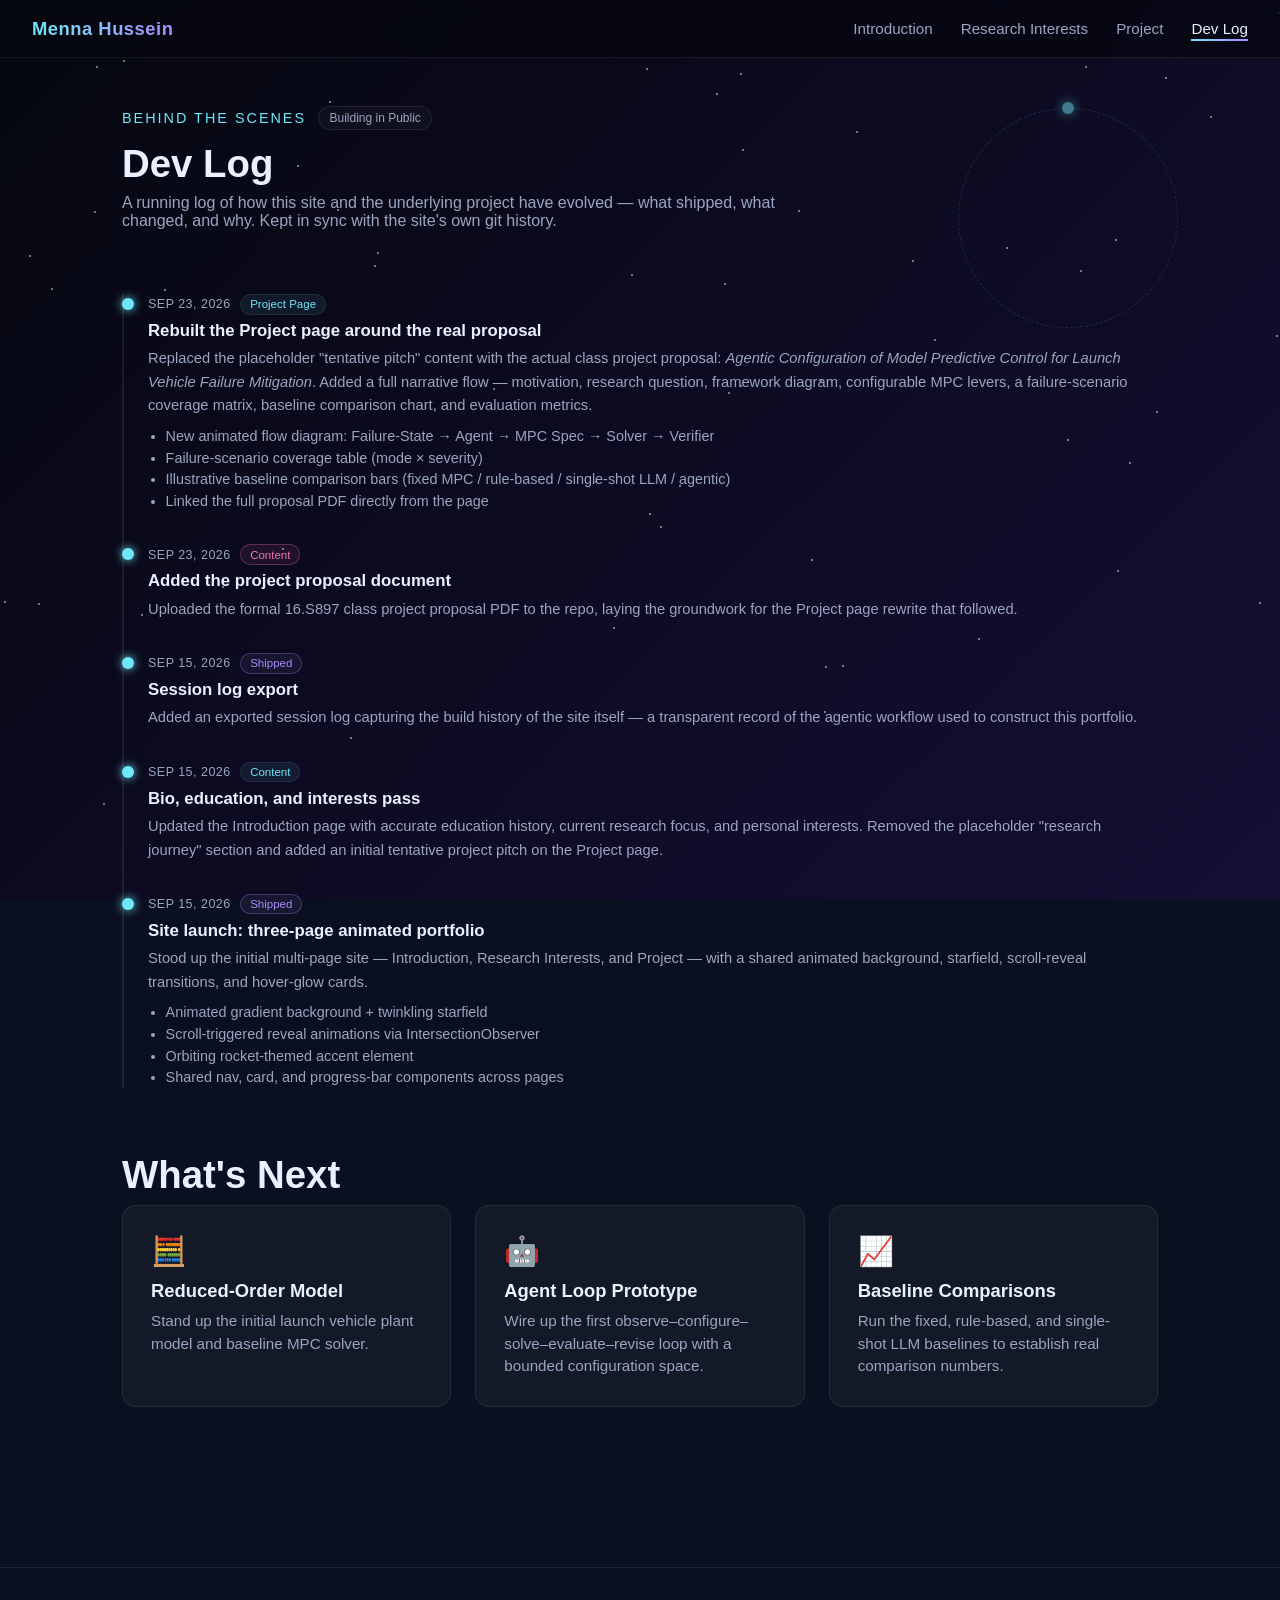
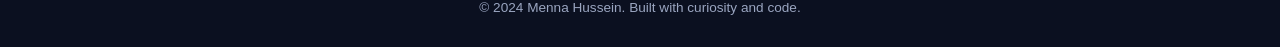
==== devlog.html @ 082f4acb "Add Dev Log page with build-history timeline; wire into nav" ====
<!DOCTYPE html>
<html lang="en">
<head>
  <meta charset="UTF-8" />
  <meta name="viewport" content="width=device-width, initial-scale=1.0" />
  <title>Menna Hussein — Dev Log</title>
  <link rel="stylesheet" href="style.css" />
</head>
<body>
  <div class="bg-animated"></div>
  <div class="stars"></div>
  <div class="orbit-wrap">
    <div class="orbit-ring"></div>
    <div class="orbit-dot"></div>
  </div>

  <nav class="navbar">
    <div class="nav-logo">Menna Hussein</div>
    <ul class="nav-links">
      <li><a href="index.html">Introduction</a></li>
      <li><a href="research.html">Research Interests</a></li>
      <li><a href="project.html">Project</a></li>
      <li><a href="devlog.html">Dev Log</a></li>
    </ul>
  </nav>

  <main>
    <section class="reveal">
      <div class="eyebrow-row">
        <span class="hero-eyebrow">Behind the Scenes</span>
        <span class="pill">Building in Public</span>
      </div>
      <h1 class="section-title">Dev Log</h1>
      <p class="section-sub">
        A running log of how this site and the underlying project have
        evolved — what shipped, what changed, and why. Kept in sync with
        the site's own git history.
      </p>
    </section>

    <section class="reveal">
      <div class="timeline">

        <div class="timeline-item">
          <div class="log-meta">
            <span class="log-date">Sep 23, 2026</span>
            <span class="log-tag">Project Page</span>
          </div>
          <h3>Rebuilt the Project page around the real proposal</h3>
          <p>
            Replaced the placeholder "tentative pitch" content with the
            actual class project proposal:
            <em>Agentic Configuration of Model Predictive Control for
            Launch Vehicle Failure Mitigation</em>. Added a full narrative
            flow — motivation, research question, framework diagram,
            configurable MPC levers, a failure-scenario coverage matrix,
            baseline comparison chart, and evaluation metrics.
          </p>
          <ul>
            <li>New animated flow diagram: Failure-State → Agent → MPC Spec → Solver → Verifier</li>
            <li>Failure-scenario coverage table (mode × severity)</li>
            <li>Illustrative baseline comparison bars (fixed MPC / rule-based / single-shot LLM / agentic)</li>
            <li>Linked the full proposal PDF directly from the page</li>
          </ul>
        </div>

        <div class="timeline-item">
          <div class="log-meta">
            <span class="log-date">Sep 23, 2026</span>
            <span class="log-tag content">Content</span>
          </div>
          <h3>Added the project proposal document</h3>
          <p>
            Uploaded the formal 16.S897 class project proposal PDF to the
            repo, laying the groundwork for the Project page rewrite that
            followed.
          </p>
        </div>

        <div class="timeline-item">
          <div class="log-meta">
            <span class="log-date">Sep 15, 2026</span>
            <span class="log-tag shipped">Shipped</span>
          </div>
          <h3>Session log export</h3>
          <p>
            Added an exported session log capturing the build history of
            the site itself — a transparent record of the agentic workflow
            used to construct this portfolio.
          </p>
        </div>

        <div class="timeline-item">
          <div class="log-meta">
            <span class="log-date">Sep 15, 2026</span>
            <span class="log-tag">Content</span>
          </div>
          <h3>Bio, education, and interests pass</h3>
          <p>
            Updated the Introduction page with accurate education history,
            current research focus, and personal interests. Removed the
            placeholder "research journey" section and added an initial
            tentative project pitch on the Project page.
          </p>
        </div>

        <div class="timeline-item">
          <div class="log-meta">
            <span class="log-date">Sep 15, 2026</span>
            <span class="log-tag shipped">Shipped</span>
          </div>
          <h3>Site launch: three-page animated portfolio</h3>
          <p>
            Stood up the initial multi-page site — Introduction, Research
            Interests, and Project — with a shared animated background,
            starfield, scroll-reveal transitions, and hover-glow cards.
          </p>
          <ul>
            <li>Animated gradient background + twinkling starfield</li>
            <li>Scroll-triggered reveal animations via IntersectionObserver</li>
            <li>Orbiting rocket-themed accent element</li>
            <li>Shared nav, card, and progress-bar components across pages</li>
          </ul>
        </div>

      </div>
    </section>

    <section class="reveal">
      <h2 class="section-title">What's Next</h2>
      <div class="card-grid">
        <div class="card">
          <span class="card-icon">🧮</span>
          <h3>Reduced-Order Model</h3>
          <p>Stand up the initial launch vehicle plant model and baseline MPC solver.</p>
        </div>
        <div class="card">
          <span class="card-icon">🤖</span>
          <h3>Agent Loop Prototype</h3>
          <p>Wire up the first observe–configure–solve–evaluate–revise loop with a bounded configuration space.</p>
        </div>
        <div class="card">
          <span class="card-icon">📈</span>
          <h3>Baseline Comparisons</h3>
          <p>Run the fixed, rule-based, and single-shot LLM baselines to establish real comparison numbers.</p>
        </div>
      </div>
    </section>
  </main>

  <footer>
    <p>&copy; 2024 Menna Hussein. Built with curiosity and code.</p>
  </footer>

  <script src="script.js"></script>
</body>
</html>
---- style.css ----
/* ========== Base ========== */
:root {
  --bg-dark: #0b1020;
  --bg-darker: #05070f;
  --accent: #6ee7f9;
  --accent2: #a78bfa;
  --accent3: #f472b6;
  --text-light: #eaf0ff;
  --text-dim: #9aa5c0;
  --card-bg: rgba(255, 255, 255, 0.04);
  --card-border: rgba(255, 255, 255, 0.08);
  --max-width: 1100px;
}

* {
  margin: 0;
  padding: 0;
  box-sizing: border-box;
}

html {
  scroll-behavior: smooth;
}

body {
  font-family: "Segoe UI", "Helvetica Neue", Arial, sans-serif;
  color: var(--text-light);
  background: var(--bg-dark);
  overflow-x: hidden;
  min-height: 100vh;
  position: relative;
}

/* ========== Animated Background ========== */
.bg-animated {
  position: fixed;
  inset: 0;
  z-index: -2;
  background: linear-gradient(
    -45deg,
    var(--bg-darker),
    #101733,
    #1a1140,
    var(--bg-darker)
  );
  background-size: 400% 400%;
  animation: gradientShift 18s ease infinite;
}

@keyframes gradientShift {
  0% { background-position: 0% 50%; }
  50% { background-position: 100% 50%; }
  100% { background-position: 0% 50%; }
}

.stars {
  position: fixed;
  inset: 0;
  z-index: -1;
  pointer-events: none;
}

.star {
  position: absolute;
  width: 2px;
  height: 2px;
  background: white;
  border-radius: 50%;
  opacity: 0.6;
  animation: twinkle 3s ease-in-out infinite;
}

@keyframes twinkle {
  0%, 100% { opacity: 0.2; transform: scale(1); }
  50% { opacity: 1; transform: scale(1.6); }
}

/* Orbiting particle (rocket theme nod) */
.orbit-wrap {
  position: fixed;
  top: 12%;
  right: 8%;
  width: 220px;
  height: 220px;
  z-index: -1;
  pointer-events: none;
  opacity: 0.5;
}

.orbit-ring {
  position: absolute;
  inset: 0;
  border: 1px dashed rgba(110, 231, 249, 0.3);
  border-radius: 50%;
  animation: spin 20s linear infinite;
}

.orbit-dot {
  position: absolute;
  top: -6px;
  left: calc(50% - 6px);
  width: 12px;
  height: 12px;
  background: var(--accent);
  border-radius: 50%;
  box-shadow: 0 0 12px var(--accent);
}

@keyframes spin {
  from { transform: rotate(0deg); }
  to { transform: rotate(360deg); }
}

/* ========== Navbar ========== */
.navbar {
  position: sticky;
  top: 0;
  z-index: 100;
  display: flex;
  justify-content: space-between;
  align-items: center;
  padding: 1.1rem 2rem;
  background: rgba(5, 7, 15, 0.65);
  backdrop-filter: blur(10px);
  border-bottom: 1px solid var(--card-border);
}

.nav-logo {
  font-weight: 700;
  font-size: 1.15rem;
  letter-spacing: 0.5px;
  background: linear-gradient(90deg, var(--accent), var(--accent2), var(--accent3));
  -webkit-background-clip: text;
  background-clip: text;
  color: transparent;
  background-size: 200% auto;
  animation: hueSlide 6s linear infinite;
}

@keyframes hueSlide {
  0% { background-position: 0% 50%; }
  100% { background-position: 200% 50%; }
}

.nav-links {
  display: flex;
  gap: 1.75rem;
  list-style: none;
}

.nav-links a {
  color: var(--text-dim);
  text-decoration: none;
  font-size: 0.95rem;
  position: relative;
  padding-bottom: 4px;
  transition: color 0.3s ease;
}

.nav-links a::after {
  content: "";
  position: absolute;
  left: 0;
  bottom: 0;
  height: 2px;
  width: 0%;
  background: linear-gradient(90deg, var(--accent), var(--accent2));
  transition: width 0.3s ease;
}

.nav-links a:hover,
.nav-links a.active {
  color: var(--text-light);
}

.nav-links a:hover::after,
.nav-links a.active::after {
  width: 100%;
}

/* ========== Layout ========== */
main {
  max-width: var(--max-width);
  margin: 0 auto;
  padding: 3rem 2rem 6rem;
}

section {
  margin-bottom: 4rem;
}

.reveal {
  opacity: 0;
  transform: translateY(30px);
  transition: opacity 0.8s ease, transform 0.8s ease;
}

.reveal.visible {
  opacity: 1;
  transform: translateY(0);
}

/* ========== Hero ========== */
.hero {
  min-height: 70vh;
  display: flex;
  flex-direction: column;
  justify-content: center;
  align-items: flex-start;
  gap: 1rem;
}

.hero-eyebrow {
  color: var(--accent);
  font-size: 0.9rem;
  letter-spacing: 2px;
  text-transform: uppercase;
  opacity: 0;
  animation: fadeInUp 0.8s ease forwards;
  animation-delay: 0.1s;
}

.hero h1 {
  font-size: clamp(2.2rem, 6vw, 4rem);
  line-height: 1.1;
  opacity: 0;
  animation: fadeInUp 0.8s ease forwards;
  animation-delay: 0.25s;
}

.hero h1 .highlight {
  background: linear-gradient(90deg, var(--accent), var(--accent2), var(--accent3));
  -webkit-background-clip: text;
  background-clip: text;
  color: transparent;
  background-size: 200% auto;
  animation: hueSlide 6s linear infinite;
}

.hero .subtitle {
  color: var(--text-dim);
  font-size: 1.15rem;
  max-width: 640px;
  opacity: 0;
  animation: fadeInUp 0.8s ease forwards;
  animation-delay: 0.4s;
}

.hero p.bio {
  color: var(--text-dim);
  max-width: 640px;
  line-height: 1.6;
  opacity: 0;
  animation: fadeInUp 0.8s ease forwards;
  animation-delay: 0.55s;
}

.hero-cta {
  display: flex;
  gap: 1rem;
  margin-top: 0.5rem;
  opacity: 0;
  animation: fadeInUp 0.8s ease forwards;
  animation-delay: 0.7s;
}

@keyframes fadeInUp {
  from { opacity: 0; transform: translateY(20px); }
  to { opacity: 1; transform: translateY(0); }
}

/* ========== Buttons ========== */
.btn {
  display: inline-block;
  padding: 0.75rem 1.5rem;
  border-radius: 8px;
  text-decoration: none;
  font-weight: 600;
  font-size: 0.95rem;
  transition: transform 0.25s ease, box-shadow 0.25s ease;
}

.btn-primary {
  background: linear-gradient(90deg, var(--accent), var(--accent2));
  color: #0b1020;
}

.btn-secondary {
  border: 1px solid var(--card-border);
  color: var(--text-light);
}

.btn:hover {
  transform: translateY(-3px);
  box-shadow: 0 10px 25px rgba(110, 231, 249, 0.15);
}

/* ========== Section Headings ========== */
.section-title {
  font-size: clamp(1.6rem, 4vw, 2.4rem);
  margin-bottom: 0.5rem;
}

.section-sub {
  color: var(--text-dim);
  margin-bottom: 2rem;
  max-width: 700px;
}

/* ========== Cards ========== */
.card-grid {
  display: grid;
  grid-template-columns: repeat(auto-fit, minmax(260px, 1fr));
  gap: 1.5rem;
}

.card {
  background: var(--card-bg);
  border: 1px solid var(--card-border);
  border-radius: 14px;
  padding: 1.75rem;
  position: relative;
  overflow: hidden;
  transition: transform 0.35s ease, border-color 0.35s ease;
}

.card::before {
  content: "";
  position: absolute;
  inset: 0;
  background: radial-gradient(circle at var(--x, 50%) var(--y, 50%), rgba(110,231,249,0.12), transparent 60%);
  opacity: 0;
  transition: opacity 0.35s ease;
  pointer-events: none;
}

.card:hover {
  transform: translateY(-6px);
  border-color: rgba(110, 231, 249, 0.4);
}

.card:hover::before {
  opacity: 1;
}

.card-icon {
  font-size: 1.8rem;
  margin-bottom: 0.75rem;
  display: inline-block;
}

.card h3 {
  margin-bottom: 0.5rem;
  font-size: 1.15rem;
}

.card p {
  color: var(--text-dim);
  font-size: 0.95rem;
  line-height: 1.5;
}

/* Progress bar for research interest emphasis */
.bar-track {
  margin-top: 1rem;
  height: 6px;
  border-radius: 3px;
  background: rgba(255,255,255,0.08);
  overflow: hidden;
}

.bar-fill,
.chart-fill {
  height: 100%;
  width: 0%;
  border-radius: 3px;
  background: linear-gradient(90deg, var(--accent), var(--accent2));
  transition: width 1.4s ease;
}

.chart-row .bar-track {
  margin-top: 0;
  height: 10px;
}

.chart-row.baseline .chart-fill {
  background: linear-gradient(90deg, #55607f, #7b88ad);
}

.chart-row.agentic .chart-fill {
  background: linear-gradient(90deg, var(--accent), var(--accent3));
}

/* ========== Project Page ========== */
.project-card {
  background: var(--card-bg);
  border: 1px solid var(--card-border);
  border-radius: 16px;
  padding: 2rem;
  display: grid;
  grid-template-columns: 1fr;
  gap: 1.5rem;
}

@media (min-width: 760px) {
  .project-card {
    grid-template-columns: 1.2fr 1fr;
    align-items: center;
  }
}

.project-visual {
  height: 220px;
  border-radius: 12px;
  background: linear-gradient(135deg, rgba(110,231,249,0.15), rgba(167,139,250,0.15));
  position: relative;
  overflow: hidden;
  display: flex;
  align-items: center;
  justify-content: center;
}

.project-visual .rocket {
  font-size: 3.5rem;
  animation: floaty 3s ease-in-out infinite;
}

@keyframes floaty {
  0%, 100% { transform: translateY(0) rotate(-3deg); }
  50% { transform: translateY(-14px) rotate(3deg); }
}

.tag-list {
  display: flex;
  flex-wrap: wrap;
  gap: 0.5rem;
  margin-top: 1rem;
}

.tag {
  font-size: 0.78rem;
  padding: 0.3rem 0.7rem;
  border-radius: 999px;
  border: 1px solid var(--card-border);
  color: var(--accent);
  background: rgba(110, 231, 249, 0.08);
}

.status-badge {
  display: inline-block;
  font-size: 0.75rem;
  padding: 0.25rem 0.6rem;
  border-radius: 999px;
  background: rgba(244, 114, 182, 0.15);
  color: var(--accent3);
  border: 1px solid rgba(244, 114, 182, 0.3);
  margin-bottom: 0.75rem;
}

/* ========== Project Page: Narrative Sections ========== */
.eyebrow-row {
  display: flex;
  align-items: center;
  gap: 0.75rem;
  flex-wrap: wrap;
  margin-bottom: 0.75rem;
}

.pill {
  display: inline-block;
  font-size: 0.75rem;
  padding: 0.25rem 0.65rem;
  border-radius: 999px;
  border: 1px solid var(--card-border);
  color: var(--text-dim);
  background: rgba(255, 255, 255, 0.03);
}

/* Stat strip */
.stat-grid {
  display: grid;
  grid-template-columns: repeat(auto-fit, minmax(150px, 1fr));
  gap: 1rem;
  margin-top: 2rem;
}

.stat-item {
  text-align: center;
  padding: 1.25rem 0.75rem;
  border-radius: 12px;
  background: var(--card-bg);
  border: 1px solid var(--card-border);
}

.stat-number {
  display: block;
  font-size: 1.9rem;
  font-weight: 700;
  background: linear-gradient(90deg, var(--accent), var(--accent2));
  -webkit-background-clip: text;
  background-clip: text;
  color: transparent;
}

.stat-label {
  display: block;
  margin-top: 0.35rem;
  font-size: 0.8rem;
  color: var(--text-dim);
}

/* Pull-quote / research question box */
.quote-box {
  position: relative;
  padding: 1.75rem 2rem;
  border-radius: 16px;
  background: linear-gradient(135deg, rgba(110,231,249,0.08), rgba(167,139,250,0.08));
  border: 1px solid var(--card-border);
  font-size: 1.15rem;
  line-height: 1.6;
  color: var(--text-light);
}

.quote-box::before {
  content: "“";
  position: absolute;
  top: -0.4rem;
  left: 1.2rem;
  font-size: 3.5rem;
  color: var(--accent);
  opacity: 0.4;
  font-family: Georgia, serif;
}

.quote-source {
  display: block;
  margin-top: 0.75rem;
  font-size: 0.85rem;
  color: var(--text-dim);
}

/* Flow diagram */
.flow-diagram {
  position: relative;
  padding: 2.5rem 1rem 4.5rem;
}

.flow-row {
  display: flex;
  align-items: stretch;
  justify-content: space-between;
  gap: 0.5rem;
  flex-wrap: wrap;
}

.flow-node {
  flex: 1 1 150px;
  min-width: 130px;
  text-align: center;
  padding: 1rem 0.75rem;
  border-radius: 12px;
  background: var(--card-bg);
  border: 1px solid var(--card-border);
  font-size: 0.85rem;
  font-weight: 600;
  color: var(--text-light);
  display: flex;
  flex-direction: column;
  align-items: center;
  gap: 0.4rem;
  transition: transform 0.3s ease, border-color 0.3s ease;
}

.flow-node .flow-icon {
  font-size: 1.4rem;
}

.flow-node:hover {
  transform: translateY(-4px);
  border-color: rgba(110, 231, 249, 0.5);
}

.flow-node.highlight {
  border-color: rgba(167, 139, 250, 0.6);
  box-shadow: 0 0 22px rgba(167, 139, 250, 0.15);
}

.flow-arrow {
  display: flex;
  align-items: center;
  justify-content: center;
  color: var(--accent);
  font-size: 1.3rem;
  flex: 0 0 auto;
  padding: 0 0.15rem;
}

.flow-loop {
  position: absolute;
  left: 0;
  right: 0;
  bottom: 0.5rem;
  width: 100%;
  height: 70px;
  pointer-events: none;
}

.flow-loop-label {
  position: absolute;
  bottom: 0;
  left: 50%;
  transform: translateX(-50%);
  font-size: 0.78rem;
  color: var(--text-dim);
  text-align: center;
  white-space: nowrap;
  background: var(--bg-dark);
  padding: 0 0.5rem;
}

@media (max-width: 700px) {
  .flow-row {
    flex-direction: column;
  }
  .flow-arrow {
    transform: rotate(90deg);
  }
  .flow-loop {
    display: none;
  }
}

/* Config cards (what the agent configures) */
.config-grid {
  display: grid;
  grid-template-columns: repeat(auto-fit, minmax(220px, 1fr));
  gap: 1.25rem;
}

.config-card {
  background: var(--card-bg);
  border: 1px solid var(--card-border);
  border-radius: 14px;
  padding: 1.5rem;
}

.config-card .config-num {
  font-size: 0.75rem;
  color: var(--accent);
  letter-spacing: 1px;
  font-weight: 700;
}

.config-card h3 {
  margin: 0.4rem 0 0.5rem;
  font-size: 1.05rem;
}

.config-card p {
  color: var(--text-dim);
  font-size: 0.9rem;
  line-height: 1.5;
}

/* Failure scenario matrix */
.matrix-wrap {
  overflow-x: auto;
}

.matrix-grid {
  width: 100%;
  border-collapse: collapse;
  min-width: 560px;
}

.matrix-grid th,
.matrix-grid td {
  padding: 0.7rem 0.85rem;
  text-align: center;
  font-size: 0.85rem;
  border: 1px solid var(--card-border);
}

.matrix-grid th {
  color: var(--text-light);
  font-weight: 600;
  background: rgba(255, 255, 255, 0.03);
}

.matrix-grid td.label {
  text-align: left;
  color: var(--text-light);
  font-weight: 500;
  background: rgba(255, 255, 255, 0.02);
}

.matrix-grid td.cov {
  color: var(--accent);
  font-weight: 700;
}

.sev-mild { background: rgba(110, 231, 249, 0.08); }
.sev-mod { background: rgba(167, 139, 250, 0.12); }
.sev-sev { background: rgba(244, 114, 182, 0.14); }

/* Approach comparison chart */
.chart-block {
  display: flex;
  flex-direction: column;
  gap: 1.1rem;
}

.chart-row {
  display: grid;
  grid-template-columns: 160px 1fr 90px;
  align-items: center;
  gap: 0.85rem;
}

.chart-label {
  font-size: 0.85rem;
  color: var(--text-light);
}

.chart-value {
  font-size: 0.8rem;
  color: var(--text-dim);
  text-align: right;
}

.chart-note {
  font-size: 0.8rem;
  color: var(--text-dim);
  font-style: italic;
  margin-top: -0.5rem;
}

/* Metrics pill list */
.metric-list {
  display: flex;
  flex-wrap: wrap;
  gap: 0.6rem;
  margin-top: 1rem;
}

.metric-list .pill {
  color: var(--accent2);
  border-color: rgba(167, 139, 250, 0.3);
  background: rgba(167, 139, 250, 0.08);
}

/* Two-column layout helper */
.split-grid {
  display: grid;
  grid-template-columns: 1fr;
  gap: 2rem;
}

@media (min-width: 860px) {
  .split-grid {
    grid-template-columns: 1fr 1fr;
  }
}

/* ========== Timeline (Research page / Dev Log) ========== */
.timeline {
  border-left: 2px solid var(--card-border);
  padding-left: 1.5rem;
  display: flex;
  flex-direction: column;
  gap: 2rem;
}

.timeline-item {
  position: relative;
}

.timeline-item::before {
  content: "";
  position: absolute;
  left: -1.65rem;
  top: 4px;
  width: 12px;
  height: 12px;
  border-radius: 50%;
  background: var(--accent);
  box-shadow: 0 0 10px var(--accent);
}

/* Dev Log specifics */
.log-meta {
  display: flex;
  align-items: center;
  gap: 0.6rem;
  flex-wrap: wrap;
  margin-bottom: 0.4rem;
}

.log-date {
  font-size: 0.78rem;
  color: var(--text-dim);
  letter-spacing: 0.5px;
  text-transform: uppercase;
}

.log-tag {
  font-size: 0.72rem;
  padding: 0.2rem 0.55rem;
  border-radius: 999px;
  border: 1px solid var(--card-border);
  color: var(--accent);
  background: rgba(110, 231, 249, 0.08);
}

.log-tag.shipped {
  color: var(--accent2);
  border-color: rgba(167, 139, 250, 0.3);
  background: rgba(167, 139, 250, 0.08);
}

.log-tag.content {
  color: var(--accent3);
  border-color: rgba(244, 114, 182, 0.3);
  background: rgba(244, 114, 182, 0.08);
}

.timeline-item h3 {
  font-size: 1.05rem;
  margin-bottom: 0.4rem;
  color: var(--text-light);
}

.timeline-item p {
  color: var(--text-dim);
  font-size: 0.92rem;
  line-height: 1.6;
}

.timeline-item ul {
  margin: 0.5rem 0 0 1.1rem;
  color: var(--text-dim);
  font-size: 0.9rem;
  line-height: 1.5;
}

/* ========== Footer ========== */
footer {
  text-align: center;
  padding: 2rem;
  color: var(--text-dim);
  font-size: 0.85rem;
  border-top: 1px solid var(--card-border);
}

footer a {
  color: var(--accent);
  text-decoration: none;
}

/* ========== Responsive Nav ========== */
@media (max-width: 620px) {
  .navbar {
    flex-direction: column;
    gap: 0.75rem;
  }
  .nav-links {
    gap: 1rem;
    flex-wrap: wrap;
    justify-content: center;
  }
}
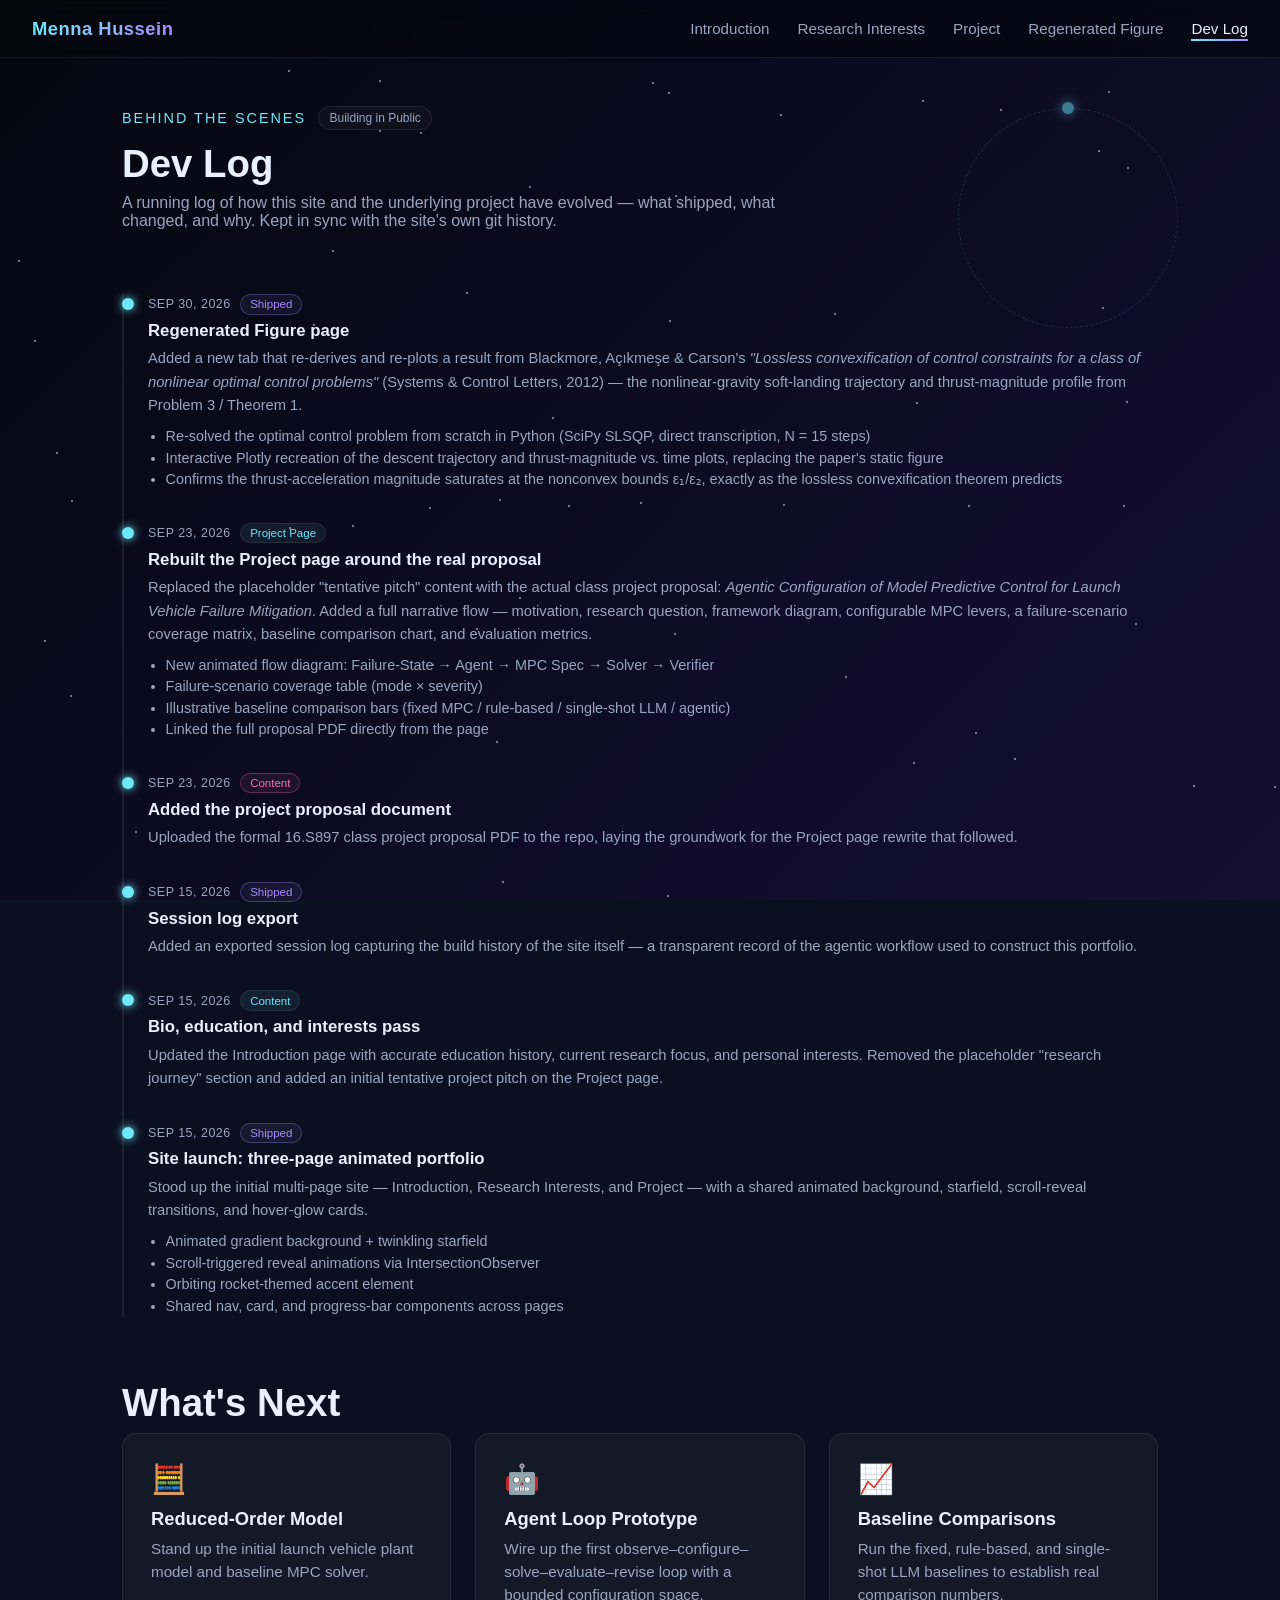
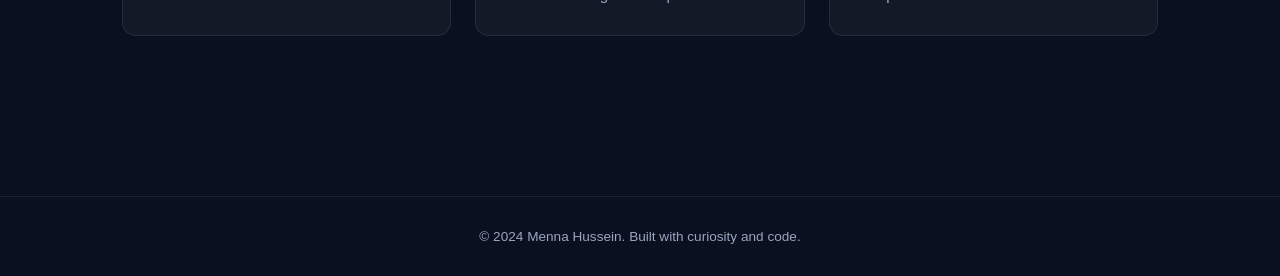
==== commit 0bb86c21: "Add Regenerated Figure tab: reproduce lossless convexification soft-landing plot Re-solves the nonli" ====
--- a/devlog.html
+++ b/devlog.html
@@ -20,6 +20,7 @@
       <li><a href="index.html">Introduction</a></li>
       <li><a href="research.html">Research Interests</a></li>
       <li><a href="project.html">Project</a></li>
+      <li><a href="figure.html">Regenerated Figure</a></li>
       <li><a href="devlog.html">Dev Log</a></li>
     </ul>
   </nav>
@@ -40,6 +41,28 @@
 
     <section class="reveal">
       <div class="timeline">
+
+        <div class="timeline-item">
+          <div class="log-meta">
+            <span class="log-date">Sep 30, 2026</span>
+            <span class="log-tag shipped">Shipped</span>
+          </div>
+          <h3>Regenerated Figure page</h3>
+          <p>
+            Added a new tab that re-derives and re-plots a result from
+            Blackmore, Açıkmeşe &amp; Carson's
+            <em>"Lossless convexification of control constraints for a class
+            of nonlinear optimal control problems"</em> (Systems &amp;
+            Control Letters, 2012) — the nonlinear-gravity soft-landing
+            trajectory and thrust-magnitude profile from Problem 3 /
+            Theorem 1.
+          </p>
+          <ul>
+            <li>Re-solved the optimal control problem from scratch in Python (SciPy SLSQP, direct transcription, N = 15 steps)</li>
+            <li>Interactive Plotly recreation of the descent trajectory and thrust-magnitude vs. time plots, replacing the paper's static figure</li>
+            <li>Confirms the thrust-acceleration magnitude saturates at the nonconvex bounds ε₁/ε₂, exactly as the lossless convexification theorem predicts</li>
+          </ul>
+        </div>
 
         <div class="timeline-item">
           <div class="log-meta">
--- a/style.css
+++ b/style.css
@@ -762,6 +762,61 @@
   }
 }
 
+/* ========== Figures / Images ========== */
+.figure-block {
+  margin: 2rem 0;
+  border-radius: 16px;
+  overflow: hidden;
+  border: 1px solid var(--card-border);
+  background: var(--card-bg);
+}
+
+.figure-block img {
+  display: block;
+  width: 100%;
+  height: auto;
+}
+
+.figure-block.hero-figure img {
+  max-height: 420px;
+  object-fit: cover;
+}
+
+.figure-caption {
+  padding: 0.85rem 1.25rem;
+  font-size: 0.82rem;
+  color: var(--text-dim);
+  border-top: 1px solid var(--card-border);
+  line-height: 1.5;
+}
+
+.figure-caption a {
+  color: var(--accent);
+  text-decoration: none;
+}
+
+.figure-caption a:hover {
+  text-decoration: underline;
+}
+
+.figure-grid {
+  display: grid;
+  grid-template-columns: 1fr;
+  gap: 1.5rem;
+}
+
+@media (min-width: 860px) {
+  .figure-grid {
+    grid-template-columns: 1.1fr 1fr;
+    align-items: start;
+  }
+}
+
+.figure-block.literature img {
+  background: #fff;
+  padding: 0.75rem;
+}
+
 /* ========== Timeline (Research page / Dev Log) ========== */
 .timeline {
   border-left: 2px solid var(--card-border);
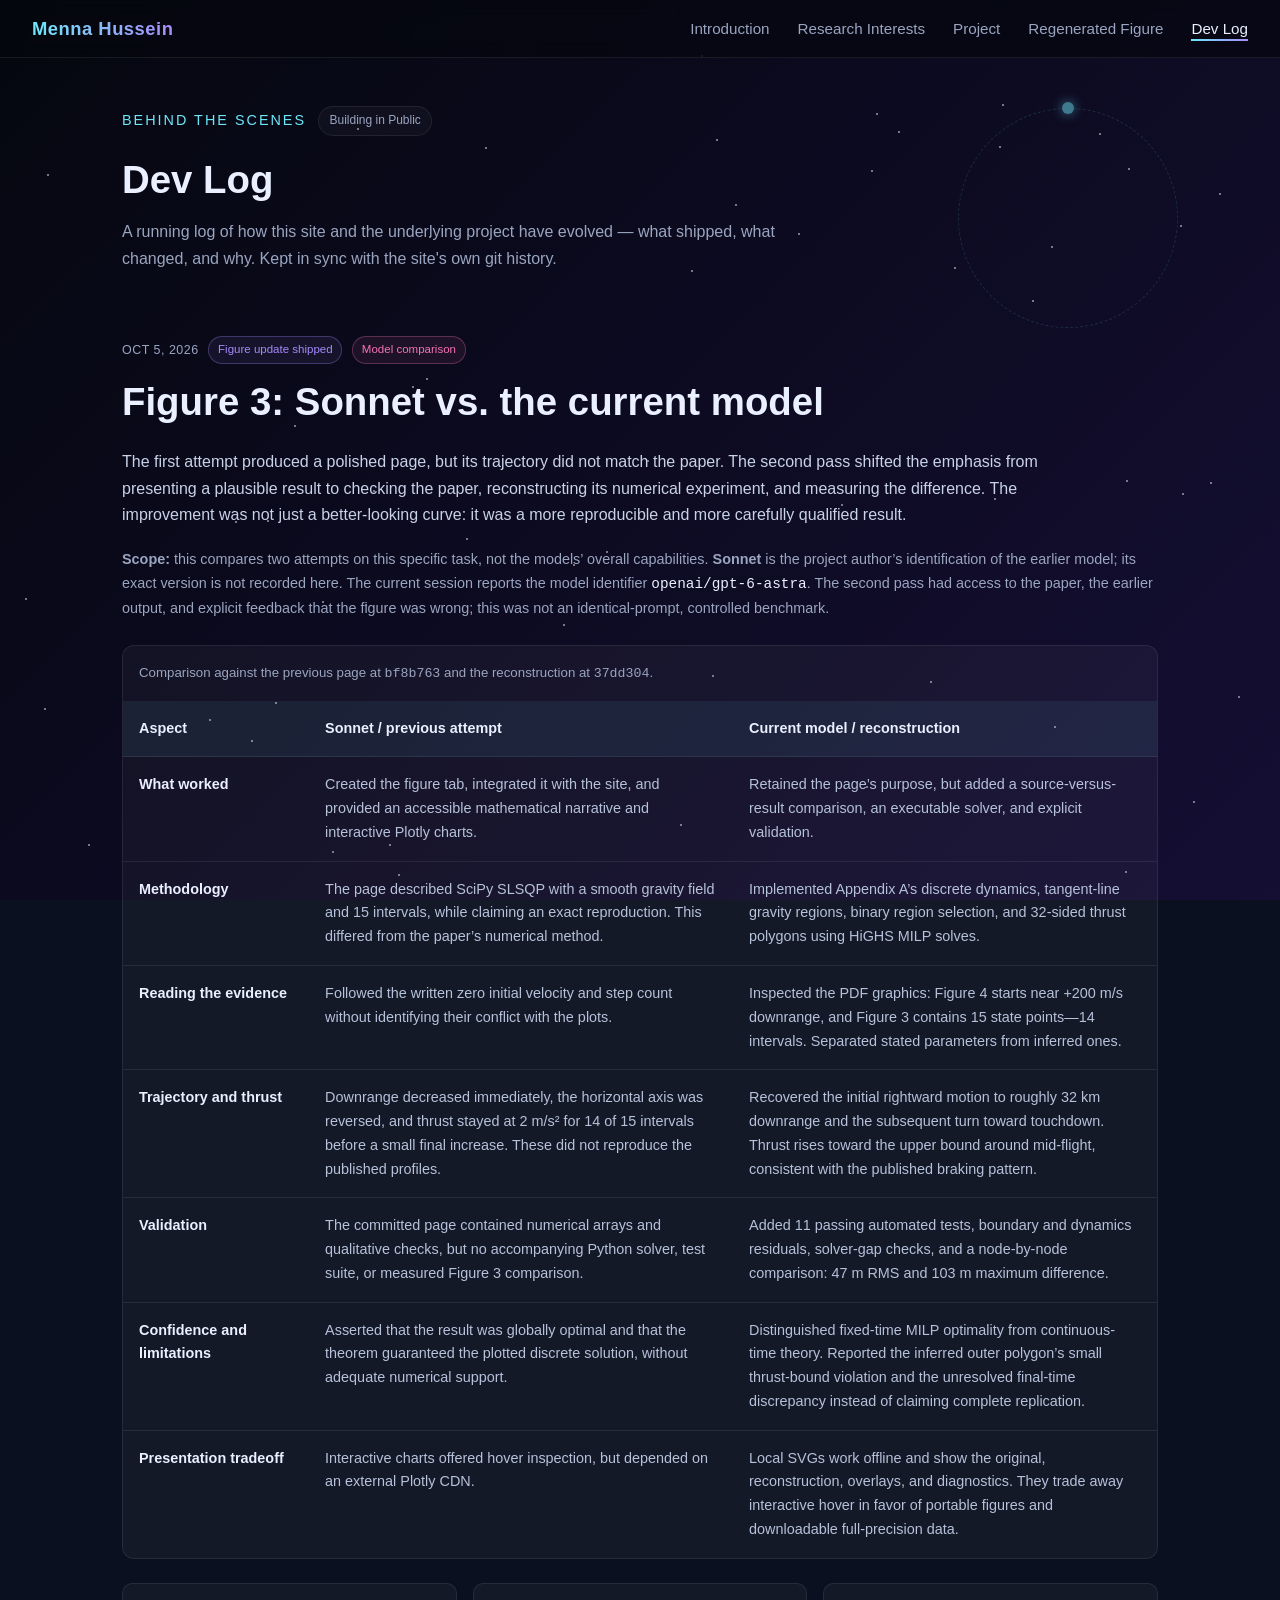
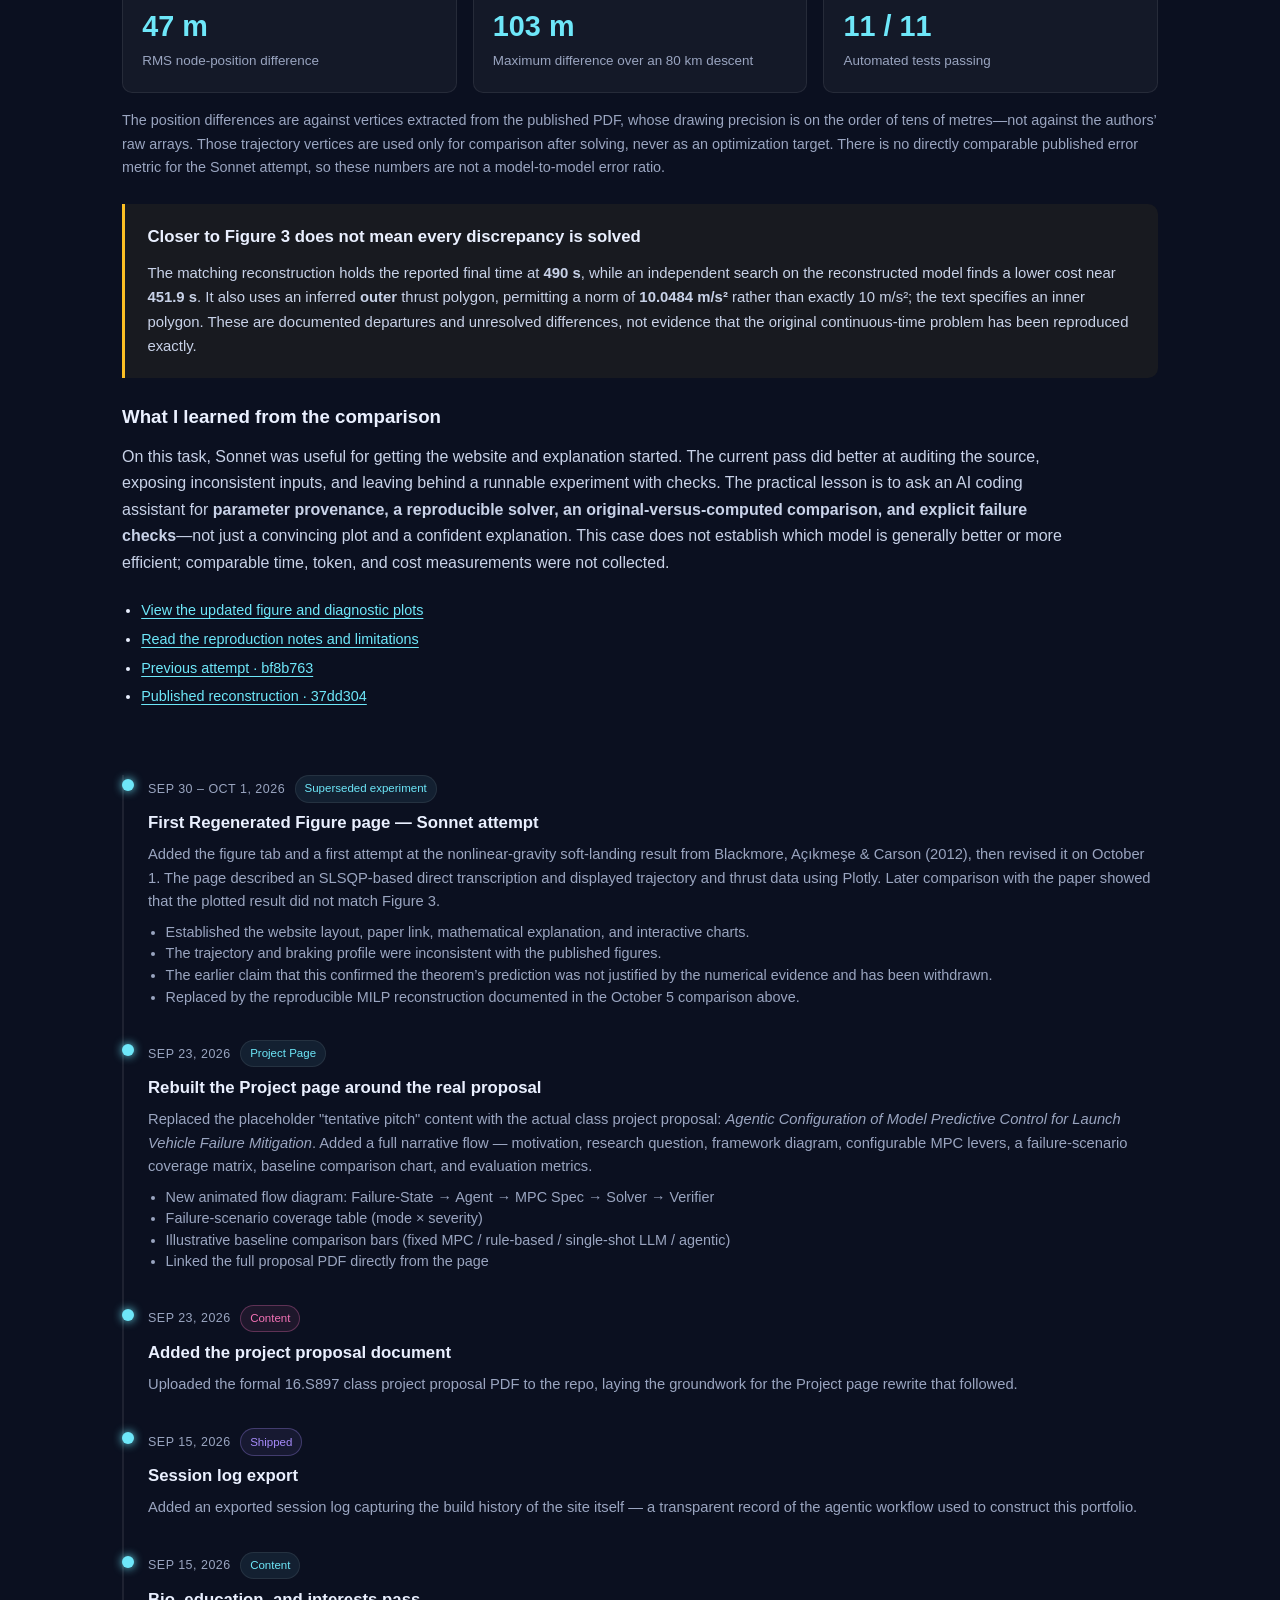
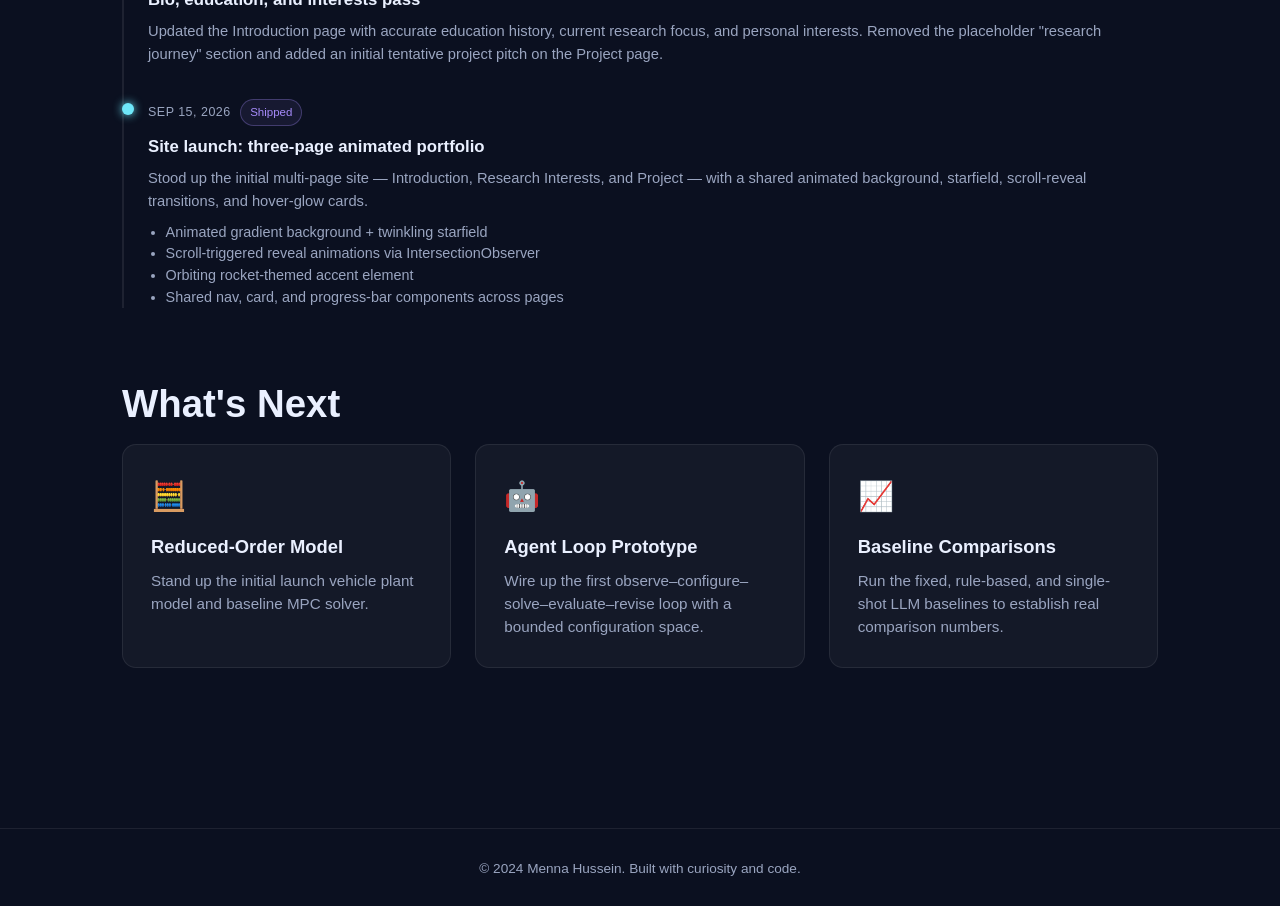
==== commit 26c8c215: "Document Sonnet versus current model Figure 3 reconstruction" ====
--- a/devlog.html
+++ b/devlog.html
@@ -5,6 +5,7 @@
   <meta name="viewport" content="width=device-width, initial-scale=1.0" />
   <title>Menna Hussein — Dev Log</title>
   <link rel="stylesheet" href="style.css" />
+  <link rel="stylesheet" href="devlog.css" />
 </head>
 <body>
   <div class="bg-animated"></div>
@@ -21,11 +22,11 @@
       <li><a href="research.html">Research Interests</a></li>
       <li><a href="project.html">Project</a></li>
       <li><a href="figure.html">Regenerated Figure</a></li>
-      <li><a href="devlog.html">Dev Log</a></li>
+      <li><a href="devlog.html" aria-current="page">Dev Log</a></li>
     </ul>
   </nav>
 
-  <main>
+  <main class="devlog-page">
     <section class="reveal">
       <div class="eyebrow-row">
         <span class="hero-eyebrow">Behind the Scenes</span>
@@ -39,28 +40,132 @@
       </p>
     </section>
 
-    <section class="reveal">
+    <section id="figure-model-comparison" class="model-comparison" aria-labelledby="model-comparison-heading">
+      <div class="log-meta">
+        <time class="log-date" datetime="2026-10-05">Oct 5, 2026</time>
+        <span class="log-tag shipped">Figure update shipped</span>
+        <span class="log-tag content">Model comparison</span>
+      </div>
+      <h2 class="section-title" id="model-comparison-heading">Figure 3: Sonnet vs. the current model</h2>
+      <p class="comparison-lead">
+        The first attempt produced a polished page, but its trajectory did not match the paper.
+        The second pass shifted the emphasis from presenting a plausible result to checking the paper,
+        reconstructing its numerical experiment, and measuring the difference. The improvement was not
+        just a better-looking curve: it was a more reproducible and more carefully qualified result.
+      </p>
+      <p class="comparison-context">
+        <strong>Scope:</strong> this compares two attempts on this specific task, not the models’ overall capabilities.
+        <strong>Sonnet</strong> is the project author’s identification of the earlier model; its exact version
+        is not recorded here. The current session reports the model identifier <code>openai/gpt-6-astra</code>.
+        The second pass had access to the paper, the earlier output, and explicit feedback that the figure was wrong;
+        this was not an identical-prompt, controlled benchmark.
+      </p>
+
+      <div class="model-table-wrap" role="region" aria-label="Comparison of the two figure-regeneration attempts" tabindex="0">
+        <table class="model-table">
+          <caption>Comparison against the previous page at <code>bf8b763</code> and the reconstruction at <code>37dd304</code>.</caption>
+          <thead>
+            <tr><th scope="col">Aspect</th><th scope="col">Sonnet / previous attempt</th><th scope="col">Current model / reconstruction</th></tr>
+          </thead>
+          <tbody>
+            <tr>
+              <th scope="row">What worked</th>
+              <td>Created the figure tab, integrated it with the site, and provided an accessible mathematical narrative and interactive Plotly charts.</td>
+              <td>Retained the page’s purpose, but added a source-versus-result comparison, an executable solver, and explicit validation.</td>
+            </tr>
+            <tr>
+              <th scope="row">Methodology</th>
+              <td>The page described SciPy SLSQP with a smooth gravity field and 15 intervals, while claiming an exact reproduction. This differed from the paper’s numerical method.</td>
+              <td>Implemented Appendix A’s discrete dynamics, tangent-line gravity regions, binary region selection, and 32-sided thrust polygons using HiGHS MILP solves.</td>
+            </tr>
+            <tr>
+              <th scope="row">Reading the evidence</th>
+              <td>Followed the written zero initial velocity and step count without identifying their conflict with the plots.</td>
+              <td>Inspected the PDF graphics: Figure 4 starts near +200 m/s downrange, and Figure 3 contains 15 state points—14 intervals. Separated stated parameters from inferred ones.</td>
+            </tr>
+            <tr>
+              <th scope="row">Trajectory and thrust</th>
+              <td>Downrange decreased immediately, the horizontal axis was reversed, and thrust stayed at 2 m/s² for 14 of 15 intervals before a small final increase. These did not reproduce the published profiles.</td>
+              <td>Recovered the initial rightward motion to roughly 32 km downrange and the subsequent turn toward touchdown. Thrust rises toward the upper bound around mid-flight, consistent with the published braking pattern.</td>
+            </tr>
+            <tr>
+              <th scope="row">Validation</th>
+              <td>The committed page contained numerical arrays and qualitative checks, but no accompanying Python solver, test suite, or measured Figure 3 comparison.</td>
+              <td>Added 11 passing automated tests, boundary and dynamics residuals, solver-gap checks, and a node-by-node comparison: 47 m RMS and 103 m maximum difference.</td>
+            </tr>
+            <tr>
+              <th scope="row">Confidence and limitations</th>
+              <td>Asserted that the result was globally optimal and that the theorem guaranteed the plotted discrete solution, without adequate numerical support.</td>
+              <td>Distinguished fixed-time MILP optimality from continuous-time theory. Reported the inferred outer polygon’s small thrust-bound violation and the unresolved final-time discrepancy instead of claiming complete replication.</td>
+            </tr>
+            <tr>
+              <th scope="row">Presentation tradeoff</th>
+              <td>Interactive charts offered hover inspection, but depended on an external Plotly CDN.</td>
+              <td>Local SVGs work offline and show the original, reconstruction, overlays, and diagnostics. They trade away interactive hover in favor of portable figures and downloadable full-precision data.</td>
+            </tr>
+          </tbody>
+        </table>
+      </div>
+
+      <div class="comparison-stats" aria-label="Measured result from the current reconstruction">
+        <div><strong>47 m</strong><span>RMS node-position difference</span></div>
+        <div><strong>103 m</strong><span>Maximum difference over an 80 km descent</span></div>
+        <div><strong>11 / 11</strong><span>Automated tests passing</span></div>
+      </div>
+      <p class="comparison-context">
+        The position differences are against vertices extracted from the published PDF, whose drawing precision
+        is on the order of tens of metres—not against the authors’ raw arrays. Those trajectory vertices are used
+        only for comparison after solving, never as an optimization target. There is no directly comparable
+        published error metric for the Sonnet attempt, so these numbers are not a model-to-model error ratio.
+      </p>
+
+      <aside class="comparison-caveat">
+        <h3>Closer to Figure 3 does not mean every discrepancy is solved</h3>
+        <p>
+          The matching reconstruction holds the reported final time at <strong>490 s</strong>, while an independent
+          search on the reconstructed model finds a lower cost near <strong>451.9 s</strong>. It also uses an inferred
+          <strong>outer</strong> thrust polygon, permitting a norm of <strong>10.0484 m/s²</strong> rather than exactly
+          10 m/s²; the text specifies an inner polygon. These are documented departures and unresolved differences,
+          not evidence that the original continuous-time problem has been reproduced exactly.
+        </p>
+      </aside>
+      <h3 class="comparison-takeaway">What I learned from the comparison</h3>
+      <p class="comparison-lead">
+        On this task, Sonnet was useful for getting the website and explanation started. The current pass did better
+        at auditing the source, exposing inconsistent inputs, and leaving behind a runnable experiment with checks.
+        The practical lesson is to ask an AI coding assistant for <strong>parameter provenance, a reproducible solver,
+        an original-versus-computed comparison, and explicit failure checks</strong>—not just a convincing plot and a
+        confident explanation. This case does not establish which model is generally better or more efficient;
+        comparable time, token, and cost measurements were not collected.
+      </p>
+      <ul class="comparison-links">
+        <li><a href="figure.html">View the updated figure and diagnostic plots</a></li>
+        <li><a href="scripts/README.md">Read the reproduction notes and limitations</a></li>
+        <li><a href="https://github.com/16S893-AI-for-engineering-research/mennahussein/commit/bf8b7633f2fdd44e80d0b9d2ab04cf6d53d3fed4" target="_blank" rel="noopener">Previous attempt · bf8b763</a></li>
+        <li><a href="https://github.com/16S893-AI-for-engineering-research/mennahussein/commit/37dd304" target="_blank" rel="noopener">Published reconstruction · 37dd304</a></li>
+      </ul>
+    </section>
+
+    <section aria-label="Earlier development history">
       <div class="timeline">
 
         <div class="timeline-item">
           <div class="log-meta">
-            <span class="log-date">Sep 30, 2026</span>
-            <span class="log-tag shipped">Shipped</span>
-          </div>
-          <h3>Regenerated Figure page</h3>
-          <p>
-            Added a new tab that re-derives and re-plots a result from
-            Blackmore, Açıkmeşe &amp; Carson's
-            <em>"Lossless convexification of control constraints for a class
-            of nonlinear optimal control problems"</em> (Systems &amp;
-            Control Letters, 2012) — the nonlinear-gravity soft-landing
-            trajectory and thrust-magnitude profile from Problem 3 /
-            Theorem 1.
+            <span class="log-date">Sep 30 – Oct 1, 2026</span>
+            <span class="log-tag">Superseded experiment</span>
+          </div>
+          <h3>First Regenerated Figure page — Sonnet attempt</h3>
+          <p>
+            Added the figure tab and a first attempt at the nonlinear-gravity soft-landing result from
+            Blackmore, Açıkmeşe &amp; Carson (2012), then revised it on October 1. The page described an
+            SLSQP-based direct transcription and displayed trajectory and thrust data using Plotly.
+            Later comparison with the paper showed that the plotted result did not match Figure 3.
           </p>
           <ul>
-            <li>Re-solved the optimal control problem from scratch in Python (SciPy SLSQP, direct transcription, N = 15 steps)</li>
-            <li>Interactive Plotly recreation of the descent trajectory and thrust-magnitude vs. time plots, replacing the paper's static figure</li>
-            <li>Confirms the thrust-acceleration magnitude saturates at the nonconvex bounds ε₁/ε₂, exactly as the lossless convexification theorem predicts</li>
+            <li>Established the website layout, paper link, mathematical explanation, and interactive charts.</li>
+            <li>The trajectory and braking profile were inconsistent with the published figures.</li>
+            <li>The earlier claim that this confirmed the theorem’s prediction was not justified by the numerical evidence and has been withdrawn.</li>
+            <li>Replaced by the reproducible MILP reconstruction documented in the October 5 comparison above.</li>
           </ul>
         </div>
 
--- a/devlog.css
+++ b/devlog.css
@@ -0,0 +1,42 @@
+/* Evidence-based model comparison, scoped to the Dev Log page. */
+.devlog-page { line-height: 1.65; }
+.devlog-page a:not(.btn) { color: var(--accent); text-underline-offset: 3px; }
+.devlog-page a:focus-visible, .model-table-wrap:focus-visible {
+  outline: 2px solid var(--accent);
+  outline-offset: 4px;
+}
+.model-comparison { scroll-margin-top: 6rem; }
+.model-comparison .section-title { margin-bottom: 1rem; }
+.comparison-lead { color: #c8d2e8; max-width: 950px; margin-bottom: 1.25rem; }
+.comparison-context { color: var(--text-dim); font-size: .9rem; margin: 1rem 0 1.5rem; }
+.comparison-context code { color: var(--text-light); overflow-wrap: anywhere; }
+.model-table-wrap { overflow-x: auto; border: 1px solid var(--card-border); border-radius: 12px; background: var(--card-bg); }
+.model-table { width: 100%; min-width: 740px; border-collapse: collapse; text-align: left; font-size: .9rem; }
+.model-table caption { padding: 1rem; text-align: left; color: var(--text-dim); font-size: .83rem; }
+.model-table thead { background: rgba(110, 231, 249, .07); }
+.model-table th, .model-table td { padding: 1rem; vertical-align: top; border-bottom: 1px solid var(--card-border); }
+.model-table tbody th { width: 18%; font-weight: 600; }
+.model-table td { width: 41%; color: #b6c2da; }
+.model-table tbody tr:last-child > * { border-bottom: 0; }
+.comparison-stats { display: grid; grid-template-columns: repeat(3, 1fr); gap: 1rem; margin: 1.5rem 0 1rem; }
+.comparison-stats > div { padding: 1.2rem; border: 1px solid var(--card-border); border-radius: 10px; background: var(--card-bg); }
+.comparison-stats strong { display: block; font-size: 1.8rem; color: var(--accent); }
+.comparison-stats span { display: block; font-size: .84rem; color: var(--text-dim); }
+.comparison-caveat { border-left: 3px solid #fbbf24; border-radius: 0 10px 10px 0; padding: 1.2rem 1.4rem; background: rgba(251, 191, 36, .055); margin: 1.5rem 0; }
+.comparison-caveat h3 { font-size: 1.05rem; margin-bottom: .6rem; }
+.comparison-caveat p { font-size: .93rem; color: #c8d2e8; }
+.comparison-takeaway { margin: 1.5rem 0 .7rem; }
+.comparison-links { padding-left: 1.2rem; font-size: .9rem; line-height: 2; }
+@media (max-width: 760px) {
+  .navbar { flex-wrap: wrap; gap: .7rem; padding: 1rem; }
+  .nav-links { flex-wrap: wrap; gap: .6rem 1rem; }
+  .nav-links a { font-size: .82rem; }
+  .devlog-page { padding: 2rem 1rem 4rem; }
+  .comparison-stats { grid-template-columns: 1fr; gap: .6rem; }
+  .comparison-stats > div { display: flex; align-items: center; gap: 1rem; padding: .8rem 1rem; }
+  .comparison-stats strong { min-width: 6rem; font-size: 1.5rem; }
+}
+@media (prefers-reduced-motion: reduce) {
+  .devlog-page .reveal { opacity: 1; transform: none; transition: none; }
+  .devlog-page .hero-eyebrow { opacity: 1; animation: none; }
+}
